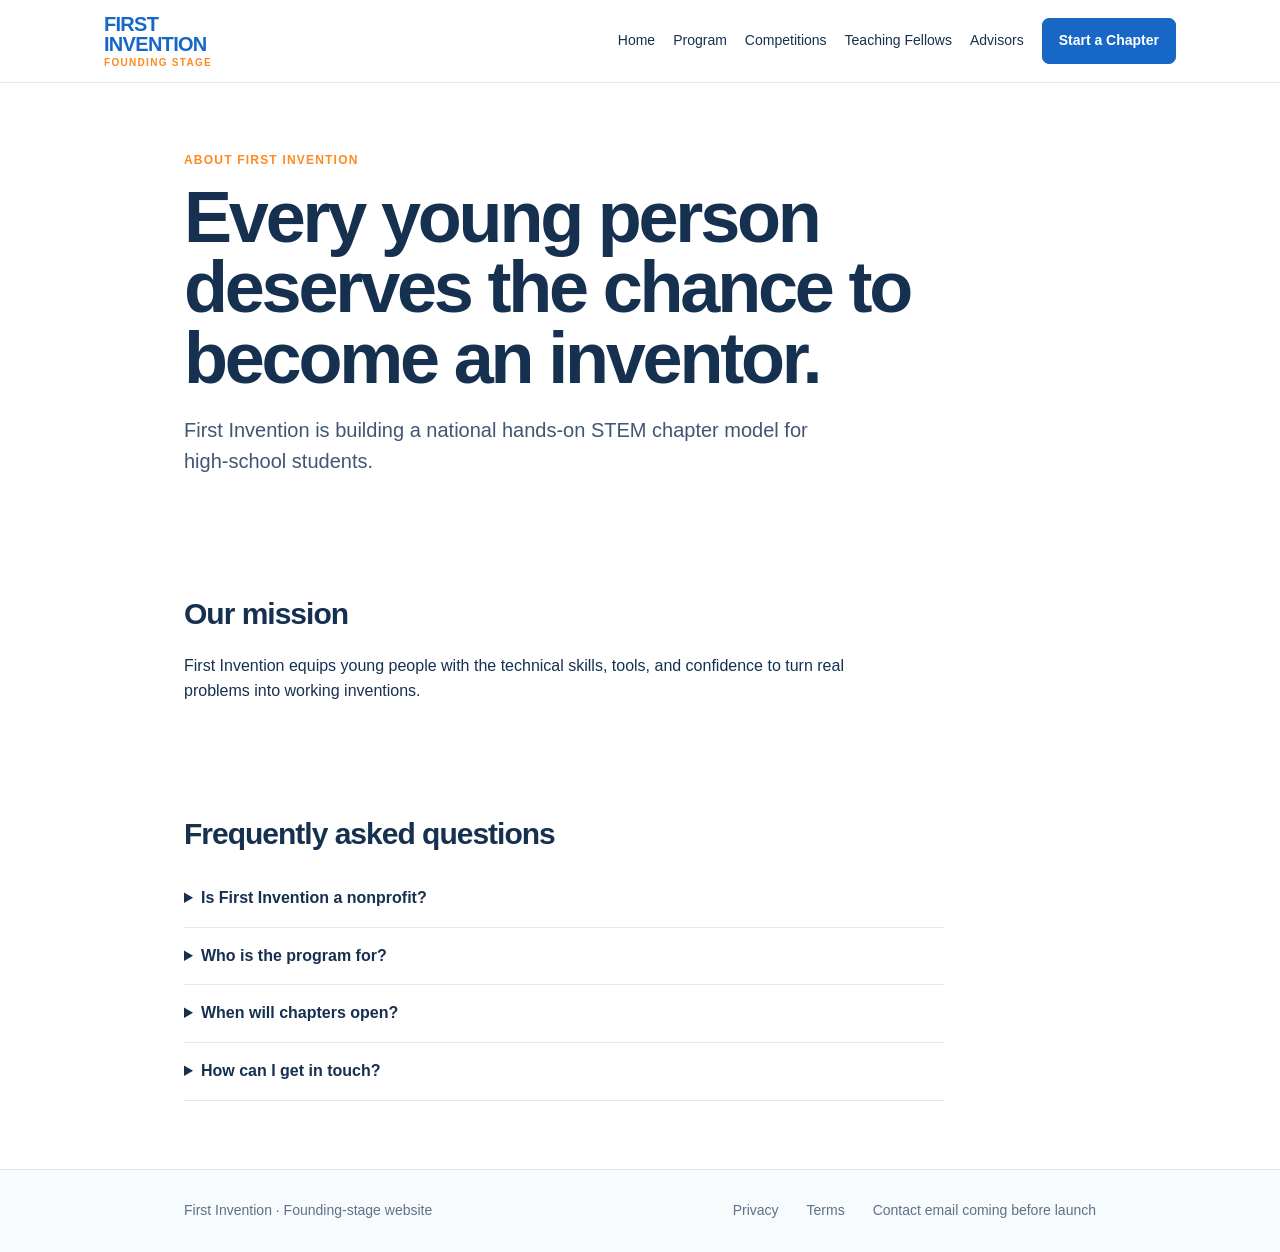
==== about.html @ 89af8120 "Build First Invention founding site" ====
<!doctype html><html lang="en"><head><meta charset="utf-8"><meta name="viewport" content="width=device-width,initial-scale=1"><title>About · First Invention</title><link rel="stylesheet" href="styles.css"></head><body><header class="site-header"><nav class="nav"><a class="brand" href="index.html">FIRST<br>INVENTION<small>FOUNDING STAGE</small></a><div class="nav-links"><a href="index.html">Home</a><a href="program.html">Program</a><a href="competitions.html">Competitions</a><a href="teaching-fellows.html">Teaching Fellows</a><a href="advisors.html">Advisors</a><a class="button" href="start-a-chapter.html">Start a Chapter</a></div></nav></header><main><section class="page-intro"><p class="eyebrow">About First Invention</p><h1>Every young person deserves the chance to become an inventor.</h1><p class="lead">First Invention is building a national hands-on STEM chapter model for high-school students.</p></section><section class="section compact"><h2>Our mission</h2><p>First Invention equips young people with the technical skills, tools, and confidence to turn real problems into working inventions.</p></section><section class="section compact"><h2>Frequently asked questions</h2><details><summary>Is First Invention a nonprofit?</summary><p>Not yet. This website does not claim nonprofit status or tax-exempt status.</p></details><details><summary>Who is the program for?</summary><p>The founding chapter model is designed for high-school students. The future Teaching Fellow program brings supervised hands-on STEM workshops to younger students.</p></details><details><summary>When will chapters open?</summary><p>The founding curriculum, operations system, and launch process are currently in development.</p></details><details><summary>How can I get in touch?</summary><p>A First Invention domain email will be added before the public launch. This site currently does not collect contact information.</p></details></section></main><footer class="site-footer"><div class="site-footer-inner"><p>First Invention · Founding-stage website</p><a href="privacy.html">Privacy</a><a href="terms.html">Terms</a><span>Contact email coming before launch</span></div></footer><script src="app.js"></script></body></html>
---- styles.css ----
:root {
  --sky: #63b8ec;
  --blue: #1768c6;
  --orange: #ff8a20;
  --cream: #fff8e8;
  --ink: #16304f;
  --line: #dce8f4;
  --muted: #5e7188;
}
* { box-sizing: border-box; }
body { margin: 0; color: var(--ink); background: #fff; font: 16px/1.55 Arial, Helvetica, sans-serif; }
a { color: inherit; text-decoration: none; }
a:hover { text-decoration: underline; }
.site-header { border-bottom: 1px solid var(--line); background: #fff; }
.nav { max-width: 1120px; margin: auto; min-height: 74px; padding: 14px 24px; display: flex; align-items: center; gap: 28px; }
.brand { font-weight: 800; font-size: 20px; line-height: 1; letter-spacing: -.7px; color: var(--blue); }
.brand small { display: block; margin-top: 4px; color: var(--orange); font-size: 10px; letter-spacing: 1.3px; }
.nav-links { display: flex; align-items: center; gap: 18px; margin-left: auto; font-size: 14px; }
.nav-links a[aria-current="page"] { color: var(--blue); font-weight: 700; }
.button { display: inline-block; border: 1px solid var(--blue); border-radius: 7px; padding: 11px 16px; background: var(--blue); color: #fff; font-weight: 700; }
.button:hover { text-decoration: none; background: #0f56aa; }
.button.secondary { color: var(--blue); background: #fff; }
.button.disabled { color: var(--muted); border-color: var(--line); background: #f4f7fa; cursor: default; }
main { min-height: 70vh; }
.hero { background: var(--cream); border-bottom: 1px solid var(--line); }
.hero-inner, .page-intro, .section, .site-footer-inner { max-width: 960px; margin: auto; padding: 68px 24px; }
.eyebrow { margin: 0 0 12px; color: var(--orange); font-size: 12px; font-weight: 800; letter-spacing: 1.2px; text-transform: uppercase; }
h1 { max-width: 750px; margin: 0; font-size: clamp(40px, 7vw, 72px); line-height: .98; letter-spacing: -3.2px; }
h2 { margin: 0 0 12px; font-size: 30px; letter-spacing: -1px; }
h3 { margin: 0 0 8px; font-size: 18px; }
p { max-width: 720px; }
.lead { max-width: 650px; margin: 22px 0; color: #405672; font-size: 20px; }
.actions { display: flex; flex-wrap: wrap; gap: 10px; margin-top: 28px; }
.notice { margin-top: 34px; max-width: 720px; padding: 14px 16px; border-left: 4px solid var(--orange); background: #fff; color: #43566f; }
.grid { display: grid; gap: 16px; grid-template-columns: repeat(3, 1fr); }
.grid.two { grid-template-columns: repeat(2, 1fr); }
.card { padding: 22px; border: 1px solid var(--line); border-radius: 10px; background: #fff; }
.card.placeholder { background: #f9fbfd; border-style: dashed; }
.card p { margin: 0; color: var(--muted); }
.section.compact { padding-top: 24px; }
.steps { counter-reset: step; display: grid; gap: 14px; }
.step { position: relative; padding: 18px 18px 18px 65px; border: 1px solid var(--line); border-radius: 10px; }
.step::before { counter-increment: step; content: counter(step); position: absolute; left: 18px; top: 18px; width: 28px; height: 28px; display: grid; place-items: center; border-radius: 50%; color: var(--blue); background: #e8f5ff; font-weight: 800; }
.step p { margin: 4px 0 0; color: var(--muted); }
.list { padding-left: 20px; }
.list li { margin: 8px 0; }
form { max-width: 680px; display: grid; gap: 15px; padding: 22px; border: 1px solid var(--line); border-radius: 10px; background: #f9fbfd; }
label { display: grid; gap: 6px; font-size: 14px; font-weight: 700; }
input, select, textarea { width: 100%; padding: 11px; border: 1px solid #b9c9d9; border-radius: 6px; font: inherit; }
textarea { min-height: 110px; resize: vertical; }
.form-status { margin: 0; color: var(--muted); font-size: 14px; }
details { max-width: 760px; padding: 16px 0; border-bottom: 1px solid var(--line); }
summary { cursor: pointer; font-weight: 800; }
.site-footer { border-top: 1px solid var(--line); background: #f8fbfe; }
.site-footer-inner { padding-top: 30px; padding-bottom: 30px; display: flex; flex-wrap: wrap; gap: 16px 28px; font-size: 14px; color: var(--muted); }
.site-footer-inner p { margin: 0; margin-right: auto; }
@media (max-width: 760px) { .nav { align-items: flex-start; flex-wrap: wrap; gap: 12px; } .nav-links { width: 100%; margin-left: 0; overflow-x: auto; padding-bottom: 3px; } .grid, .grid.two { grid-template-columns: 1fr; } .hero-inner, .page-intro, .section { padding-top: 46px; padding-bottom: 46px; } h1 { letter-spacing: -2px; } }
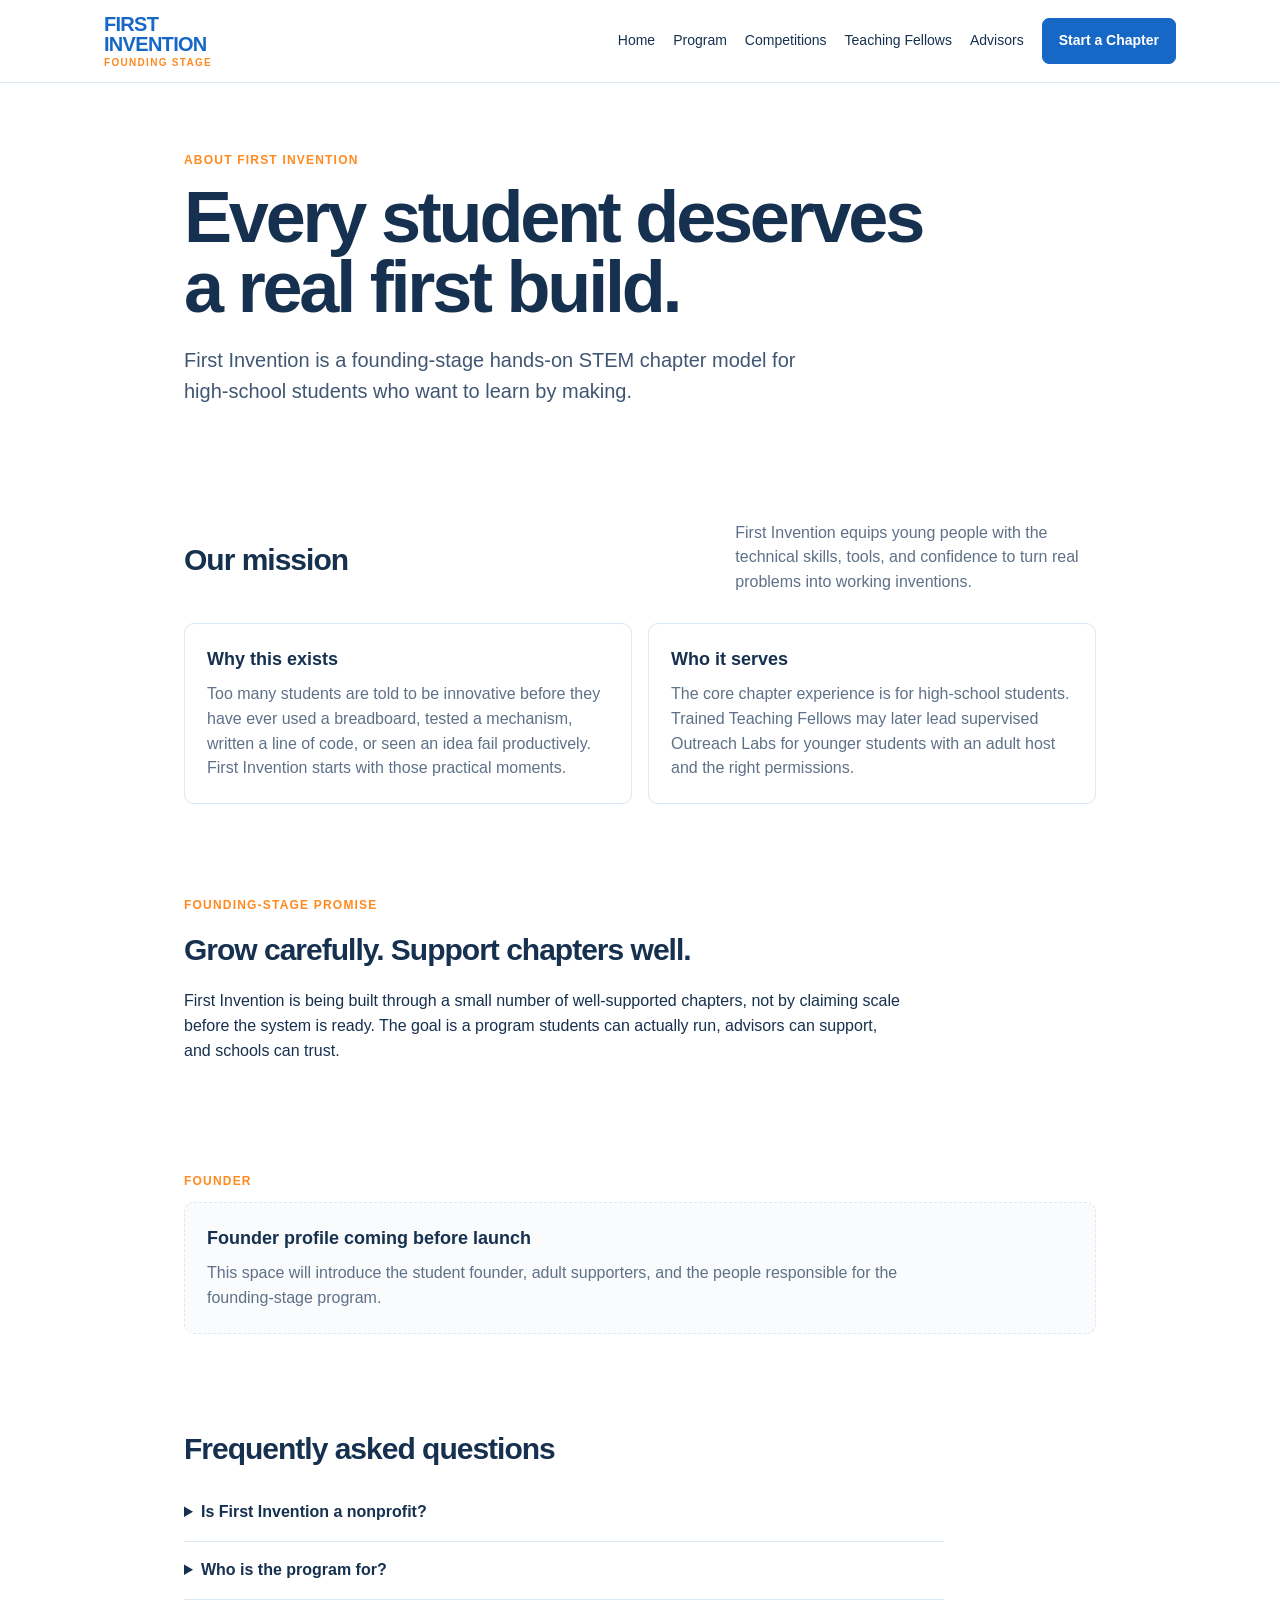
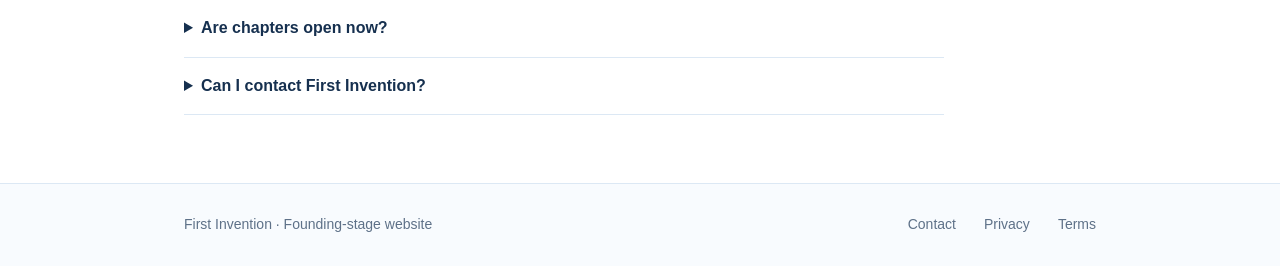
==== commit ed55bbb1: "Build founding-stage public website" ====
--- a/about.html
+++ b/about.html
@@ -1 +1 @@
-<!doctype html><html lang="en"><head><meta charset="utf-8"><meta name="viewport" content="width=device-width,initial-scale=1"><title>About · First Invention</title><link rel="stylesheet" href="styles.css"></head><body><header class="site-header"><nav class="nav"><a class="brand" href="index.html">FIRST<br>INVENTION<small>FOUNDING STAGE</small></a><div class="nav-links"><a href="index.html">Home</a><a href="program.html">Program</a><a href="competitions.html">Competitions</a><a href="teaching-fellows.html">Teaching Fellows</a><a href="advisors.html">Advisors</a><a class="button" href="start-a-chapter.html">Start a Chapter</a></div></nav></header><main><section class="page-intro"><p class="eyebrow">About First Invention</p><h1>Every young person deserves the chance to become an inventor.</h1><p class="lead">First Invention is building a national hands-on STEM chapter model for high-school students.</p></section><section class="section compact"><h2>Our mission</h2><p>First Invention equips young people with the technical skills, tools, and confidence to turn real problems into working inventions.</p></section><section class="section compact"><h2>Frequently asked questions</h2><details><summary>Is First Invention a nonprofit?</summary><p>Not yet. This website does not claim nonprofit status or tax-exempt status.</p></details><details><summary>Who is the program for?</summary><p>The founding chapter model is designed for high-school students. The future Teaching Fellow program brings supervised hands-on STEM workshops to younger students.</p></details><details><summary>When will chapters open?</summary><p>The founding curriculum, operations system, and launch process are currently in development.</p></details><details><summary>How can I get in touch?</summary><p>A First Invention domain email will be added before the public launch. This site currently does not collect contact information.</p></details></section></main><footer class="site-footer"><div class="site-footer-inner"><p>First Invention · Founding-stage website</p><a href="privacy.html">Privacy</a><a href="terms.html">Terms</a><span>Contact email coming before launch</span></div></footer><script src="app.js"></script></body></html>
+<!doctype html><html lang="en"><head><meta charset="utf-8"><meta name="viewport" content="width=device-width,initial-scale=1"><title>About · First Invention</title><meta name="description" content="The mission and founding-stage vision of First Invention."><link rel="stylesheet" href="styles.css"></head><body><header class="site-header"><nav class="nav"><a class="brand" href="index.html">FIRST<br>INVENTION<small>FOUNDING STAGE</small></a><div class="nav-links"><a href="index.html">Home</a><a href="program.html">Program</a><a href="competitions.html">Competitions</a><a href="teaching-fellows.html">Teaching Fellows</a><a href="advisors.html">Advisors</a><a class="button" href="start-a-chapter.html">Start a Chapter</a></div></nav></header><main><section class="page-intro"><p class="eyebrow">About First Invention</p><h1>Every student deserves a real first build.</h1><p class="lead">First Invention is a founding-stage hands-on STEM chapter model for high-school students who want to learn by making.</p></section><section class="section compact"><div class="section-heading"><h2>Our mission</h2><p>First Invention equips young people with the technical skills, tools, and confidence to turn real problems into working inventions.</p></div><div class="grid two"><article class="card"><h3>Why this exists</h3><p>Too many students are told to be innovative before they have ever used a breadboard, tested a mechanism, written a line of code, or seen an idea fail productively. First Invention starts with those practical moments.</p></article><article class="card"><h3>Who it serves</h3><p>The core chapter experience is for high-school students. Trained Teaching Fellows may later lead supervised Outreach Labs for younger students with an adult host and the right permissions.</p></article></div></section><section class="section compact"><p class="eyebrow">Founding-stage promise</p><h2>Grow carefully. Support chapters well.</h2><p>First Invention is being built through a small number of well-supported chapters, not by claiming scale before the system is ready. The goal is a program students can actually run, advisors can support, and schools can trust.</p></section><section class="section compact"><p class="eyebrow">Founder</p><div class="card placeholder"><h3>Founder profile coming before launch</h3><p>This space will introduce the student founder, adult supporters, and the people responsible for the founding-stage program.</p></div></section><section class="section compact"><h2>Frequently asked questions</h2><details><summary>Is First Invention a nonprofit?</summary><p>Not yet. This website does not claim nonprofit status or tax-exempt status.</p></details><details><summary>Who is the program for?</summary><p>The founding chapter model is designed for high-school students. Supervised Outreach Labs are a separate future pathway for younger students.</p></details><details><summary>Are chapters open now?</summary><p>The curriculum, operations system, and launch process are being developed. A small founding cohort will come before a broader launch.</p></details><details><summary>Can I contact First Invention?</summary><p>A domain email and secure contact workflow will be added before the public launch. The current site does not collect contact information.</p></details></section></main><footer class="site-footer"><div class="site-footer-inner"><p>First Invention · Founding-stage website</p><a href="contact.html">Contact</a><a href="privacy.html">Privacy</a><a href="terms.html">Terms</a></div></footer><script src="app.js"></script></body></html>
--- a/styles.css
+++ b/styles.css
@@ -24,6 +24,26 @@
 main { min-height: 70vh; }
 .hero { background: var(--cream); border-bottom: 1px solid var(--line); }
 .hero-inner, .page-intro, .section, .site-footer-inner { max-width: 960px; margin: auto; padding: 68px 24px; }
+.home-hero { background: linear-gradient(135deg, #fff9e9 0%, #fff9e9 53%, #e9f7ff 100%); }
+.home-hero-inner { max-width: 1120px; display: grid; grid-template-columns: minmax(0, 1.18fr) minmax(280px, .82fr); gap: 42px; align-items: center; position: relative; }
+.home-hero .notice { grid-column: 1 / -1; margin: 0; }
+.hero-build-card { padding: 25px; border: 1px solid #bad8ee; border-radius: 20px; background: #fff; box-shadow: 0 18px 38px rgba(22, 48, 79, .1); }
+.build-card-kicker { display: block; margin-bottom: 20px; color: var(--blue); font-size: 11px; font-weight: 800; letter-spacing: 1.15px; }
+.build-node { display: grid; grid-template-columns: 42px 1fr; column-gap: 10px; align-items: start; padding: 13px; border-radius: 12px; color: var(--ink); font-weight: 800; }
+.build-node strong { font-size: 18px; }
+.build-node small { grid-column: 2; color: #49617c; font-weight: 400; line-height: 1.35; }
+.build-node-orange { background: #fff0e7; }.build-node-gold { background: #fff8d8; }.build-node-blue { background: #e8f5ff; }
+.build-line { height: 16px; width: 3px; margin: 0 0 0 32px; background: var(--orange); }
+.section-heading { display: grid; grid-template-columns: 1fr minmax(250px, .7fr); gap: 36px; align-items: end; margin-bottom: 28px; }.section-heading p { margin: 0; color: var(--muted); }
+.story-section { padding-top: 82px; }.program-flow, .unit-grid, .challenge-grid { display: grid; gap: 16px; grid-template-columns: repeat(3, 1fr); }
+.flow-card, .challenge-grid article, .unit-grid article { padding: 25px; border-radius: 16px; border: 1px solid var(--line); background: #fff; }
+.flow-card span { color: var(--orange); font-size: 12px; font-weight: 800; letter-spacing: 1px; }.flow-card h3 { margin-top: 8px; font-size: 22px; }.flow-card p, .unit-grid p, .challenge-grid p { margin: 0; color: var(--muted); }
+.flow-learn { border-top: 5px solid var(--orange); }.flow-build { border-top: 5px solid var(--sky); }.flow-invent { border-top: 5px solid var(--blue); }
+.year-section { background: #f7fbff; max-width: none; padding-left: max(24px, calc((100% - 912px) / 2)); padding-right: max(24px, calc((100% - 912px) / 2)); }
+.unit-grid { grid-template-columns: repeat(5, 1fr); }.unit-grid article { padding: 19px; }.unit-grid b { color: var(--orange); font-size: 13px; }.unit-grid h3 { margin-top: 8px; font-size: 16px; }
+.challenge-section { padding-top: 82px; }.challenge-grid article span { color: var(--orange); font-size: 12px; font-weight: 800; letter-spacing: 1px; }.challenge-grid article h3 { margin: 8px 0; font-size: 20px; }.challenge-grid article:nth-child(2) span { color: var(--blue); }.challenge-grid article:nth-child(3) span { color: #8b6900; }
+.people-section { padding-top: 44px; }.people-grid .card { border-radius: 16px; }.people-grid .card h3 { color: var(--blue); }
+.founding-cta { max-width: 960px; margin: 8px auto 76px; padding: 38px 42px; border-radius: 18px; background: var(--blue); color: #fff; display: flex; gap: 28px; align-items: center; justify-content: space-between; }.founding-cta .eyebrow { color: #ffcc54; }.founding-cta h2 { color: #fff; margin-bottom: 10px; }.founding-cta p:not(.eyebrow) { margin: 0; color: #e5f2ff; }.founding-cta .button { flex: none; border-color: #fff; color: var(--blue); background: #fff; }
 .eyebrow { margin: 0 0 12px; color: var(--orange); font-size: 12px; font-weight: 800; letter-spacing: 1.2px; text-transform: uppercase; }
 h1 { max-width: 750px; margin: 0; font-size: clamp(40px, 7vw, 72px); line-height: .98; letter-spacing: -3.2px; }
 h2 { margin: 0 0 12px; font-size: 30px; letter-spacing: -1px; }
@@ -54,4 +74,4 @@
 .site-footer { border-top: 1px solid var(--line); background: #f8fbfe; }
 .site-footer-inner { padding-top: 30px; padding-bottom: 30px; display: flex; flex-wrap: wrap; gap: 16px 28px; font-size: 14px; color: var(--muted); }
 .site-footer-inner p { margin: 0; margin-right: auto; }
-@media (max-width: 760px) { .nav { align-items: flex-start; flex-wrap: wrap; gap: 12px; } .nav-links { width: 100%; margin-left: 0; overflow-x: auto; padding-bottom: 3px; } .grid, .grid.two { grid-template-columns: 1fr; } .hero-inner, .page-intro, .section { padding-top: 46px; padding-bottom: 46px; } h1 { letter-spacing: -2px; } }
+@media (max-width: 760px) { .nav { align-items: flex-start; flex-wrap: wrap; gap: 12px; } .nav-links { width: 100%; margin-left: 0; overflow-x: auto; padding-bottom: 3px; } .grid, .grid.two, .program-flow, .unit-grid, .challenge-grid, .section-heading, .home-hero-inner { grid-template-columns: 1fr; } .hero-inner, .page-intro, .section { padding-top: 46px; padding-bottom: 46px; } .year-section { padding-left: 24px; padding-right: 24px; } .founding-cta { margin: 8px 24px 46px; padding: 30px 24px; flex-direction: column; align-items: flex-start; } h1 { letter-spacing: -2px; } }
